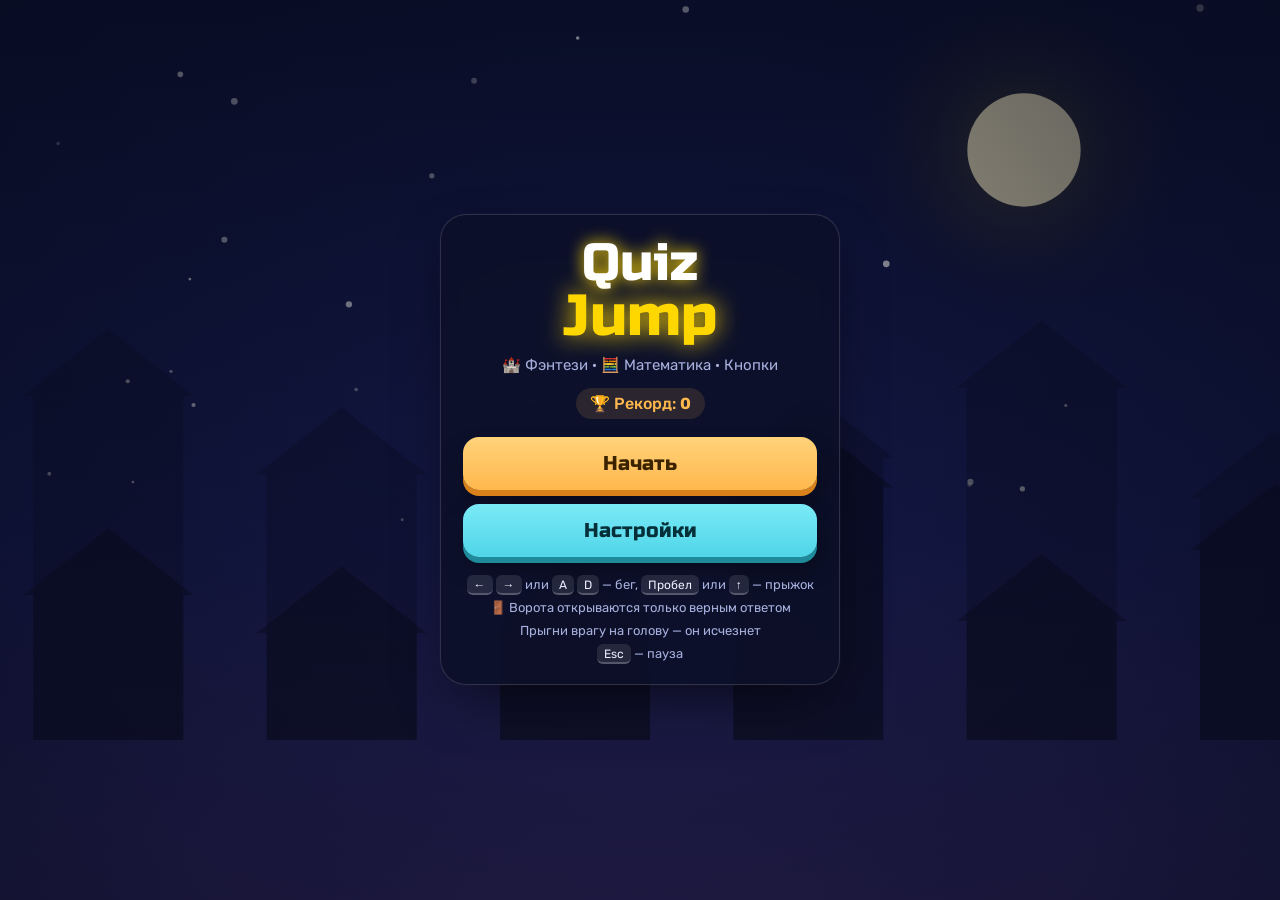
==== index.html @ e8726ab2 "QuizPlatformer: образовательная игра — платформер с квизом Чистый JavaScript + Canvas, графика из эм" ====
<!DOCTYPE html>
<html lang="ru">
<head>
  <meta charset="UTF-8">
  <meta name="viewport" content="width=device-width, initial-scale=1.0, viewport-fit=cover">
  <title>Quiz Jump</title>
  <!-- Подключаем файл с оформлением.
       ?v=1 — номер версии: меняем его при каждом обновлении игры,
       чтобы браузер не брал старый файл из кэша -->
  <link rel="stylesheet" href="style.css?v=1">
</head>
<body>

<!-- ↓↓↓ Для CodePen копируйте в окно HTML всё, что ниже этой строки ↓↓↓
     Только эту часть! CodePen сам подключает style.css и script.js.
     Если скопировать строки <link> или <script src>, игра загрузится дважды
     и появится ошибка «Identifier ... has already been declared». -->

<!-- «Сцена» — рамка игры. Внутри холст (canvas) и все экраны поверх него -->
<div class="stage" id="stage">

  <!-- Холст: здесь JavaScript рисует уровень, героя, врагов и ворота -->
  <canvas id="gameCanvas"></canvas>

  <!-- Панель во время игры -->
  <div class="hud hidden" id="hud">
    <div class="hud-top">
      <div class="hud-left">
        <div class="hud-box">
          <span class="hud-label">Жизни</span>
          <b class="hearts" id="lives">❤️❤️❤️</b>
        </div>
        <div class="hud-box">
          <span class="hud-label" id="starLabel">⭐ Звёзды</span>
          <b id="stars">0</b>
        </div>
      </div>
      <div class="hud-box hud-center">
        <span class="hud-label">Очки</span>
        <b id="score">0</b>
      </div>
      <div class="hud-right">
        <div class="hud-box">
          <span class="hud-label">Уровень</span>
          <b id="level">1</b>
        </div>
        <button class="icon-btn" id="pauseButton" type="button" aria-label="Пауза">
          <svg viewBox="0 0 24 24" width="22" height="22"><rect x="6" y="5" width="4" height="14" rx="1.5" fill="currentColor"/><rect x="14" y="5" width="4" height="14" rx="1.5" fill="currentColor"/></svg>
        </button>
      </div>
    </div>
    <!-- Улучшения, которые уже взяли -->
    <div class="weapon" id="perkChips" style="bottom: 92px;"></div>
    <!-- Кнопки для телефона: влево, вправо, прыжок -->
    <div class="touch-controls">
      <div class="touch-group">
        <button class="touch-btn" id="leftButton" type="button" aria-label="Влево">◀</button>
        <button class="touch-btn" id="rightButton" type="button" aria-label="Вправо">▶</button>
      </div>
      <button class="touch-btn" id="jumpButton" type="button" aria-label="Прыжок">⤒</button>
    </div>
  </div>

  <!-- Обратный отсчёт 3 - 2 - 1 -->
  <div class="countdown hidden" id="countdown"></div>

  <!-- Всплывающая надпись -->
  <div class="toast" id="toast"></div>

  <!-- ЭКРАН 1. Стартовое меню -->
  <section class="screen" id="menuScreen">
    <div class="card">
      <h1 class="title">
        <span class="title-top">Quiz</span>
        <span class="title-bottom">Jump</span>
      </h1>
      <p class="subtitle" id="menuInfo">Прыгай, собирай звёзды и открывай ворота ответами!</p>
      <div class="best">🏆 Рекорд: <b id="menuBest">0</b></div>
      <div class="buttons">
        <button class="btn" id="startButton" type="button">Начать</button>
        <button class="btn btn-secondary" id="settingsButton" type="button">Настройки</button>
      </div>
      <div class="howto">
        <div><kbd>←</kbd> <kbd>→</kbd> или <kbd>A</kbd> <kbd>D</kbd> — бег, <kbd>Пробел</kbd> или <kbd>↑</kbd> — прыжок</div>
        <div>🚪 Ворота открываются только верным ответом</div>
        <div>Прыгни врагу на голову — он исчезнет</div>
        <div><kbd>Esc</kbd> — пауза</div>
      </div>
    </div>
  </section>

  <!-- ЭКРАН 2. Выбор сложности -->
  <section class="screen hidden" id="difficultyScreen">
    <div class="card card-wide">
      <h2 class="screen-title">Выбери сложность</h2>
      <div class="choice-grid" id="difficultyChoices"></div>
    </div>
  </section>

  <!-- ЭКРАН 3. Вопрос (квиз) -->
  <section class="screen hidden" id="quizScreen">
    <div class="card quiz-card" id="quizCard">
      <div class="quiz-subject" id="quizSubject">🧮 Математика</div>
      <div class="quiz-question" id="quizQuestion">8 × 7 = ?</div>
      <div class="quiz-options" id="quizOptions"></div>
      <form class="quiz-form hidden" id="quizForm" autocomplete="off">
        <input class="quiz-input" id="quizInput" type="text" placeholder="Ответ" autocomplete="off" autocapitalize="characters" spellcheck="false">
        <button class="btn btn-small" type="submit">Ответить ⏎</button>
      </form>
      <div class="quiz-hint" id="quizHint">Верный ответ откроет ворота!</div>
    </div>
  </section>

  <!-- ЭКРАН 4. Улучшения после волны -->
  <section class="screen hidden" id="perkScreen">
    <div class="card card-wide">
      <h2 class="screen-title">Уровень пройден! Выбери улучшение</h2>
      <div class="choice-grid" id="perkChoices"></div>
    </div>
  </section>

  <!-- ЭКРАН 5. Настройки -->
  <section class="screen screen-settings hidden" id="settingsScreen">
    <div class="settings-panel">
      <div class="settings-header">
        <h2>Настройки</h2>
        <button class="icon-btn" id="settingsClose" type="button" aria-label="Закрыть">✕</button>
      </div>

      <div class="setting">
        <h3>Мир</h3>
        <div class="options options-cards" id="themeOptions"></div>
      </div>

      <div class="setting">
        <h3>Предмет</h3>
        <div class="options options-cards" id="subjectOptions"></div>
      </div>

      <div class="setting">
        <h3>Как отвечать</h3>
        <div class="options options-cards" id="inputOptions"></div>
      </div>

      <div class="setting">
        <h3>Звук</h3>
        <div class="row">
          <label class="switch">
            <input type="checkbox" id="soundToggle">
            <span class="switch-slider"></span>
          </label>
          <input class="volume" type="range" id="volumeRange" min="0" max="100" step="5" aria-label="Громкость">
        </div>
      </div>

      <div class="settings-footer">
        <button class="btn btn-ghost btn-small" id="resetBestButton" type="button">Сбросить рекорд</button>
        <button class="btn btn-small" id="settingsDone" type="button">Готово</button>
      </div>
    </div>
  </section>

  <!-- ЭКРАН 6. Пауза -->
  <section class="screen hidden" id="pauseScreen">
    <div class="card">
      <h2 class="screen-title">Пауза</h2>
      <div class="buttons">
        <button class="btn" id="resumeButton" type="button">Продолжить</button>
        <button class="btn btn-secondary" id="pauseMenuButton" type="button">В меню</button>
      </div>
    </div>
  </section>

  <!-- ЭКРАН 7. Игра окончена -->
  <section class="screen hidden" id="gameOverScreen">
    <div class="card">
      <h2 class="over-title">GAME OVER</h2>
      <div class="new-record hidden" id="newRecord">Новый рекорд!</div>
      <div class="stats">
        <div class="stat"><span>Очки</span><b id="finalScore">0</b></div>
        <div class="stat"><span>Уровни</span><b id="finalLevels">0</b></div>
        <div class="stat"><span>Ответы</span><b id="finalAnswers">0</b></div>
      </div>
      <div class="best">🏆 Рекорд: <b id="finalBest">0</b></div>
      <div class="buttons">
        <button class="btn" id="restartButton" type="button">Рестарт</button>
        <button class="btn btn-secondary" id="overMenuButton" type="button">В меню</button>
      </div>
    </div>
  </section>

</div>

<!-- ↑↑↑ Для CodePen копируйте до этой строки (строку <script> ниже — НЕ копировать) ↑↑↑ -->

<!-- Подключаем файл с логикой игры (номер версии — как у style.css) -->
<script src="script.js?v=1"></script>
</body>
</html>
---- style.css ----
/* =========================================================
   QUIZ JUMP (ПЛАТФОРМЕР) — оформление (цвета, шрифты, экраны, кнопки)
   ========================================================= */

/* Шрифты Google Fonts: Russo One — заголовки и цифры, Rubik — текст */
@import url('https://fonts.googleapis.com/css2?family=Russo+One&family=Rubik:wght@400;500;700&display=swap');

/* ---------- Цвета игры (переменные) ---------- */
/* --accent JavaScript меняет под выбранный мир */
:root {
  --bg: #070b1f;
  --panel: rgba(12, 16, 40, 0.84);
  --line: rgba(255, 255, 255, 0.14);
  --text: #eef1ff;
  --dim: #a7b0dd;
  --accent: #00ffff;
  --amber: #ffb84d;
  --amber-light: #ffd27a;
  --amber-dark: #d9821c;
  --cyan: #4fd6e8;
  --cyan-dark: #1f8a99;
  --good: #39d97a;
  --bad: #ff4d6d;
  --outline: #0d1030;
}

* {
  box-sizing: border-box;
}

html,
body {
  margin: 0;
  height: 100%;
}

body {
  display: flex;
  align-items: center;
  justify-content: center;
  overflow: hidden;
  background:
    radial-gradient(900px 600px at 20% -10%, #1c2560 0%, transparent 60%),
    radial-gradient(800px 600px at 100% 100%, #2a1450 0%, transparent 55%),
    var(--bg);
  color: var(--text);
  font-family: 'Rubik', sans-serif;
  user-select: none;
  -webkit-user-select: none;
  -webkit-tap-highlight-color: transparent;
}

/* ---------- Сцена и холст ---------- */
/* Размер сцены задаёт JavaScript (функция resizeGame) */
.stage {
  position: relative;
  overflow: hidden;
  box-shadow: 0 0 80px rgba(0, 0, 0, 0.6);
  touch-action: none; /* чтобы касание не прокручивало страницу */
}

#gameCanvas {
  display: block;
  width: 100%;
  height: 100%;
}

.hidden {
  display: none !important;
}

/* ---------- Панель во время игры (HUD) ---------- */
.hud {
  position: absolute;
  inset: 0;
  padding: 12px;
  pointer-events: none; /* касания проходят сквозь панель */
}

.hud-top {
  display: flex;
  justify-content: space-between;
  align-items: flex-start;
  gap: 8px;
}

.hud-box {
  display: flex;
  flex-direction: column;
  padding: 6px 12px;
  border: 1px solid var(--line);
  border-radius: 14px;
  background: var(--panel);
  backdrop-filter: blur(8px);
}

.hud-label {
  color: var(--dim);
  font-size: 11px;
  font-weight: 700;
  letter-spacing: 0.04em;
  text-transform: uppercase;
  white-space: nowrap;
}

.hud-box b {
  font-family: 'Russo One', sans-serif;
  font-size: 22px;
  font-weight: 400;
  line-height: 1.15;
}

.hud-hp {
  min-width: 140px;
}

.hud-hp b {
  font-size: 14px;
}

.hud-center {
  align-items: center;
}

.hud-center b {
  color: var(--accent);
  text-shadow: 0 0 12px var(--accent);
}

.hud-right {
  display: flex;
  gap: 8px;
  align-items: flex-start;
}

.bar {
  height: 10px;
  margin: 5px 0 3px;
  border-radius: 999px;
  background: rgba(255, 255, 255, 0.12);
  overflow: hidden;
}

.bar-fill {
  width: 100%;
  height: 100%;
  border-radius: 999px;
  background: linear-gradient(90deg, var(--bad), #ff9f43, var(--good));
  background-size: 300% 100%;
  transition: width 0.25s;
}

.weapon {
  position: absolute;
  left: 12px;
  bottom: 12px;
  display: flex;
  flex-wrap: wrap;
  gap: 6px;
  max-width: calc(100% - 24px);
}

.chip {
  padding: 4px 10px;
  border: 1px solid var(--line);
  border-radius: 999px;
  background: var(--panel);
  font-size: 12px;
  font-weight: 500;
  white-space: nowrap;
}

.boss-bar {
  position: absolute;
  top: 78px;
  left: 50%;
  width: min(420px, 80%);
  transform: translateX(-50%);
  text-align: center;
  font-family: 'Russo One', sans-serif;
  font-size: 14px;
  color: var(--bad);
  text-shadow: 0 0 10px var(--bad);
}

.boss-bar .bar {
  height: 12px;
  border: 1px solid rgba(255, 77, 109, 0.6);
}

.boss-bar .bar-fill {
  background: linear-gradient(90deg, #ff2a5c, #ff7a45);
}

.icon-btn {
  pointer-events: auto;
  display: grid;
  place-items: center;
  width: 44px;
  height: 44px;
  border: 1px solid var(--line);
  border-radius: 14px;
  background: var(--panel);
  color: #fff;
  font-size: 18px;
  cursor: pointer;
  backdrop-filter: blur(8px);
}

/* ---------- Экраны ---------- */
.screen {
  position: absolute;
  inset: 0;
  display: flex;
  align-items: center;
  justify-content: center;
  padding: 14px;
  background: radial-gradient(circle at 50% 45%, rgba(7, 11, 31, 0.3), rgba(7, 11, 31, 0.75));
  animation: fadeIn 0.2s ease;
}

.card {
  width: min(400px, 100%);
  max-height: 100%;
  overflow-y: auto;
  padding: 24px 22px;
  border: 1px solid var(--line);
  border-radius: 26px;
  background: var(--panel);
  box-shadow: 0 24px 60px -20px rgba(0, 0, 0, 0.7), 0 0 0 1px rgba(255, 255, 255, 0.02);
  backdrop-filter: blur(10px);
  text-align: center;
  animation: rise 0.3s cubic-bezier(0.2, 0.9, 0.3, 1.2);
}

.card-wide {
  width: min(720px, 100%);
}

/* Заголовок игры с неоновым свечением в цвет мира */
.title {
  margin: 0 0 6px;
  font-family: 'Russo One', sans-serif;
  font-weight: 400;
  line-height: 0.95;
}

.title span {
  display: block;
  -webkit-text-stroke: 5px var(--outline);
  paint-order: stroke fill;
}

.title-top {
  font-size: 52px;
  color: #fff;
  text-shadow: 0 0 16px var(--accent), 0 6px 0 var(--outline);
}

.title-bottom {
  font-size: 58px;
  color: var(--accent);
  text-shadow: 0 0 24px var(--accent), 0 6px 0 var(--outline);
}

.subtitle {
  margin: 12px 0 14px;
  color: var(--dim);
  font-size: 15px;
}

.best {
  display: inline-block;
  margin-bottom: 18px;
  padding: 6px 14px;
  border-radius: 999px;
  background: rgba(255, 184, 77, 0.12);
  color: var(--amber);
  font-weight: 500;
}

.screen-title {
  margin: 0 0 16px;
  font-family: 'Russo One', sans-serif;
  font-size: 28px;
  font-weight: 400;
}

.buttons {
  display: flex;
  flex-direction: column;
  gap: 14px;
}

.howto {
  display: grid;
  gap: 8px;
  margin-top: 20px;
  color: var(--dim);
  font-size: 13px;
}

kbd {
  padding: 2px 7px;
  border-radius: 6px;
  background: rgba(255, 255, 255, 0.1);
  border-bottom: 2px solid rgba(255, 255, 255, 0.22);
  color: var(--text);
  font-family: inherit;
  font-size: 12px;
}

/* ---------- Кнопки (объёмные, «нажимаются» вниз) ---------- */
.btn {
  padding: 14px 28px;
  border: 0;
  border-radius: 16px;
  background: linear-gradient(180deg, var(--amber-light), var(--amber));
  box-shadow: 0 6px 0 var(--amber-dark), 0 12px 24px -6px rgba(0, 0, 0, 0.5);
  color: #3b2300;
  font-family: 'Russo One', sans-serif;
  font-size: 20px;
  cursor: pointer;
  transition: transform 0.1s, box-shadow 0.1s, filter 0.15s;
}

.btn:hover {
  filter: brightness(1.07);
}

.btn:active {
  transform: translateY(4px);
  box-shadow: 0 2px 0 var(--amber-dark);
}

.btn-secondary {
  background: linear-gradient(180deg, #7ae9f6, var(--cyan));
  box-shadow: 0 6px 0 var(--cyan-dark), 0 12px 24px -6px rgba(0, 0, 0, 0.5);
  color: #05303a;
}

.btn-secondary:active {
  box-shadow: 0 2px 0 var(--cyan-dark);
}

.btn-ghost {
  background: rgba(255, 255, 255, 0.08);
  box-shadow: none;
  color: var(--dim);
}

.btn-ghost:active {
  box-shadow: none;
}

.btn-small {
  padding: 11px 18px;
  font-size: 15px;
}

/* ---------- Карточки выбора: герои, сложность, улучшения ---------- */
.choice-grid {
  display: grid;
  grid-template-columns: repeat(auto-fit, minmax(170px, 1fr));
  gap: 12px;
}

.choice {
  display: flex;
  flex-direction: column;
  align-items: center;
  gap: 6px;
  padding: 16px 12px;
  border: 2px solid var(--line);
  border-radius: 20px;
  background: rgba(255, 255, 255, 0.05);
  color: var(--text);
  font-family: inherit;
  cursor: pointer;
  transition: transform 0.15s, border-color 0.15s, box-shadow 0.15s;
}

.choice:hover,
.choice:focus-visible {
  transform: translateY(-4px);
  border-color: var(--accent);
  box-shadow: 0 0 22px -4px var(--accent);
  outline: none;
}

.choice-icon {
  font-size: 46px;
  line-height: 1.1;
}

.choice-title {
  font-family: 'Russo One', sans-serif;
  font-size: 18px;
}

.choice-desc {
  color: var(--dim);
  font-size: 13px;
  line-height: 1.35;
}

.choice-stats {
  display: grid;
  gap: 3px;
  width: 100%;
  margin-top: 4px;
  font-size: 12px;
  text-align: left;
}

.stat-row {
  display: flex;
  align-items: center;
  gap: 6px;
}

.stat-row span {
  width: 64px;
  color: var(--dim);
}

.stat-dots {
  letter-spacing: 1px;
  color: var(--accent);
}

/* ---------- Окно вопроса ---------- */
.quiz-card {
  width: min(460px, 100%);
  border-color: var(--accent);
  box-shadow: 0 0 40px -10px var(--accent), 0 24px 60px -20px rgba(0, 0, 0, 0.7);
}

.quiz-subject {
  color: var(--dim);
  font-size: 14px;
  font-weight: 700;
  letter-spacing: 0.06em;
  text-transform: uppercase;
}

.quiz-question {
  margin: 14px 0 18px;
  font-family: 'Russo One', sans-serif;
  font-size: 40px;
  letter-spacing: 0.04em;
  word-break: break-word;
}

.quiz-question small {
  display: block;
  margin-top: 6px;
  color: var(--dim);
  font-family: 'Rubik', sans-serif;
  font-size: 15px;
  letter-spacing: 0;
}

.quiz-options {
  display: grid;
  grid-template-columns: 1fr 1fr;
  gap: 12px;
}

.quiz-option {
  min-height: 64px;
  padding: 12px;
  border: 2px solid var(--line);
  border-radius: 18px;
  background: rgba(255, 255, 255, 0.07);
  color: #fff;
  font-family: 'Russo One', sans-serif;
  font-size: 24px;
  cursor: pointer;
  transition: transform 0.12s, border-color 0.12s, background 0.12s;
}

.quiz-option:hover {
  transform: translateY(-3px);
  border-color: var(--accent);
  background: rgba(255, 255, 255, 0.12);
}

.quiz-option.right {
  border-color: var(--good);
  background: rgba(57, 217, 122, 0.3);
}

.quiz-option.wrong {
  border-color: var(--bad);
  background: rgba(255, 77, 109, 0.3);
}

.quiz-form {
  display: flex;
  gap: 10px;
}

.quiz-input {
  flex: 1;
  min-width: 0;
  padding: 14px 16px;
  border: 2px solid var(--accent);
  border-radius: 16px;
  outline: none;
  background: rgba(0, 0, 0, 0.35);
  color: #fff;
  font-family: 'Russo One', sans-serif;
  font-size: 24px;
  text-align: center;
  text-transform: uppercase;
}

.quiz-hint {
  margin-top: 14px;
  color: var(--dim);
  font-size: 13px;
}

/* Окно мигает красным при неверном ответе и зелёным при верном */
.quiz-card.flash-bad {
  animation: flashBad 0.6s ease;
}

.quiz-card.flash-good {
  animation: flashGood 0.5s ease;
}

/* ---------- Экран настроек ---------- */
.screen-settings {
  justify-content: flex-end;
  align-items: stretch;
  background: linear-gradient(90deg, transparent 30%, rgba(7, 11, 31, 0.6));
}

.settings-panel {
  width: min(420px, 100%);
  max-height: 100%;
  overflow-x: hidden;
  overflow-y: auto;
  padding: 18px 20px 20px;
  border: 1px solid var(--line);
  border-radius: 24px;
  background: var(--panel);
  backdrop-filter: blur(10px);
  animation: slideIn 0.3s ease;
}

.settings-header {
  display: flex;
  justify-content: space-between;
  align-items: center;
}

.settings-header h2 {
  margin: 0;
  font-family: 'Russo One', sans-serif;
  font-size: 24px;
  font-weight: 400;
}

.setting {
  padding: 12px 0;
  border-bottom: 1px solid var(--line);
}

.setting h3 {
  margin: 0 0 10px;
  color: var(--dim);
  font-size: 12px;
  font-weight: 700;
  letter-spacing: 0.06em;
  text-transform: uppercase;
}

.row {
  display: flex;
  align-items: center;
  justify-content: space-between;
  gap: 16px;
}

.options {
  display: flex;
  flex-wrap: wrap;
  gap: 8px;
}

.options-cards .option {
  flex: 1;
  min-width: 100px;
}

.option {
  display: flex;
  flex-direction: column;
  align-items: center;
  gap: 4px;
  padding: 10px 8px;
  border: 2px solid transparent;
  border-radius: 14px;
  background: rgba(255, 255, 255, 0.05);
  color: var(--dim);
  font-family: inherit;
  font-size: 12px;
  cursor: pointer;
  transition: transform 0.15s, border-color 0.15s, background 0.15s;
}

.option:hover {
  transform: translateY(-2px);
}

.option.selected {
  border-color: var(--accent);
  background: rgba(255, 255, 255, 0.1);
  color: #fff;
}

.option-icon {
  font-size: 26px;
}

.option-title {
  color: #fff;
  font-size: 14px;
  font-weight: 700;
}

.settings-footer {
  display: flex;
  justify-content: space-between;
  gap: 10px;
  padding-top: 16px;
}

/* Переключатель (вкл/выкл) */
.switch {
  position: relative;
  flex-shrink: 0;
  width: 52px;
  height: 30px;
  cursor: pointer;
}

.switch input {
  position: absolute;
  opacity: 0;
}

.switch-slider {
  position: absolute;
  inset: 0;
  border-radius: 999px;
  background: rgba(255, 255, 255, 0.15);
  transition: background 0.2s;
}

.switch-slider::before {
  content: '';
  position: absolute;
  top: 4px;
  left: 4px;
  width: 22px;
  height: 22px;
  border-radius: 50%;
  background: #fff;
  transition: transform 0.2s;
}

.switch input:checked + .switch-slider {
  background: var(--amber);
}

.switch input:checked + .switch-slider::before {
  transform: translateX(22px);
}

.volume {
  flex: 1;
  accent-color: var(--amber);
}

.volume:disabled {
  opacity: 0.35;
}

/* ---------- Экран «Игра окончена» ---------- */
.over-title {
  margin: 0 0 14px;
  font-family: 'Russo One', sans-serif;
  font-size: 46px;
  font-weight: 400;
  color: var(--bad);
  -webkit-text-stroke: 4px var(--outline);
  paint-order: stroke fill;
  text-shadow: 0 0 24px var(--bad);
}

.stats {
  display: flex;
  gap: 10px;
  margin-bottom: 14px;
}

.stat {
  flex: 1;
  padding: 10px 6px;
  border-radius: 16px;
  background: rgba(255, 255, 255, 0.07);
}

.stat span {
  display: block;
  color: var(--dim);
  font-size: 12px;
}

.stat b {
  font-family: 'Russo One', sans-serif;
  font-size: 28px;
  font-weight: 400;
}

.new-record {
  display: inline-block;
  margin-bottom: 14px;
  padding: 6px 16px;
  border-radius: 999px;
  background: linear-gradient(90deg, var(--accent), var(--amber));
  color: #10132e;
  font-weight: 700;
  animation: pulse 1s ease-in-out infinite;
}

/* ---------- Обратный отсчёт и всплывающая надпись ---------- */
.countdown {
  position: absolute;
  inset: 0;
  display: grid;
  place-items: center;
  pointer-events: none;
  font-family: 'Russo One', sans-serif;
  font-size: 150px;
  color: #fff;
  -webkit-text-stroke: 6px var(--outline);
  paint-order: stroke fill;
  text-shadow: 0 0 30px var(--accent), 0 8px 0 var(--outline);
}

.countdown span {
  animation: countPop 0.7s ease-out both;
}

.countdown .go {
  font-size: 90px;
  color: var(--accent);
}

.toast {
  position: absolute;
  top: 26%;
  left: 50%;
  transform: translateX(-50%);
  opacity: 0;
  pointer-events: none;
  white-space: nowrap;
  font-family: 'Russo One', sans-serif;
  font-size: 30px;
  color: #fff;
  -webkit-text-stroke: 4px var(--outline);
  paint-order: stroke fill;
  text-shadow: 0 0 18px var(--accent);
}

.toast.show {
  animation: toast 1.6s ease both;
}

/* ---------- Анимации ---------- */
@keyframes fadeIn {
  from { opacity: 0; }
  to { opacity: 1; }
}

@keyframes rise {
  from { opacity: 0; transform: translateY(24px) scale(0.96); }
  to { opacity: 1; transform: none; }
}

@keyframes slideIn {
  from { opacity: 0; transform: translateX(40px); }
  to { opacity: 1; transform: none; }
}

@keyframes pulse {
  0%, 100% { transform: scale(1); }
  50% { transform: scale(1.07); }
}

@keyframes flashBad {
  0%, 100% { background: var(--panel); }
  20%, 60% { background: rgba(255, 77, 109, 0.75); }
  40%, 80% { background: rgba(255, 77, 109, 0.25); }
}

@keyframes flashGood {
  0%, 100% { background: var(--panel); }
  40% { background: rgba(57, 217, 122, 0.6); }
}

@keyframes countPop {
  0% { opacity: 0; transform: scale(2.2); }
  30% { opacity: 1; transform: scale(1); }
  80% { opacity: 1; transform: scale(0.95); }
  100% { opacity: 0; transform: scale(0.7); }
}

@keyframes toast {
  0% { opacity: 0; transform: translate(-50%, 20px) scale(0.8); }
  15% { opacity: 1; transform: translate(-50%, 0) scale(1.05); }
  25% { transform: translate(-50%, 0) scale(1); }
  80% { opacity: 1; }
  100% { opacity: 0; transform: translate(-50%, -20px); }
}

/* ---------- Телефоны ---------- */
@media (max-width: 640px) {
  .screen-settings {
    align-items: flex-end;
    padding: 10px;
  }

  .settings-panel {
    max-height: 80%;
  }

  .hud-hp {
    min-width: 110px;
  }

  .hud-box b {
    font-size: 18px;
  }

  .title-top { font-size: 42px; }
  .title-bottom { font-size: 46px; }
  .quiz-question { font-size: 32px; }
  .quiz-option { font-size: 20px; }
  .choice-grid { grid-template-columns: 1fr; }
  .choice { flex-direction: row; text-align: left; }
  .choice-icon { font-size: 38px; }
  .countdown { font-size: 120px; }
}

/* Если в системе включено «уменьшить движение» */
@media (prefers-reduced-motion: reduce) {
  .new-record {
    animation: none;
  }
}

/* =========================================================
   ДОПОЛНЕНИЯ ДЛЯ ПЛАТФОРМЕРА
   ========================================================= */

.hud-left,
.hud-right {
  display: flex;
  gap: 8px;
  align-items: flex-start;
}

.hearts {
  font-size: 20px;
  letter-spacing: 2px;
}

/* Кнопки управления для телефона */
.touch-controls {
  position: absolute;
  left: 0;
  right: 0;
  bottom: 14px;
  display: flex;
  justify-content: space-between;
  padding: 0 14px;
  pointer-events: none;
}

.touch-group {
  display: flex;
  gap: 12px;
}

.touch-btn {
  width: 64px;
  height: 64px;
  border: 2px solid var(--line);
  border-radius: 50%;
  background: rgba(12, 16, 40, 0.55);
  color: #fff;
  font-size: 26px;
  pointer-events: auto;
  touch-action: none;
  backdrop-filter: blur(6px);
}

.touch-btn.pressed {
  border-color: var(--accent);
  background: rgba(255, 255, 255, 0.18);
}

/* На компьютере с мышью кнопки не нужны */
@media (hover: hover) and (pointer: fine) {
  .touch-controls {
    display: none;
  }
}

@media (max-width: 700px) {
  .hud {
    padding: 6px;
  }

  .hud-box {
    padding: 3px 7px;
  }

  .hud-label {
    font-size: 8px;
  }

  .hud-box b,
  .hearts {
    font-size: 14px;
  }

  .icon-btn {
    width: 34px;
    height: 34px;
  }
}
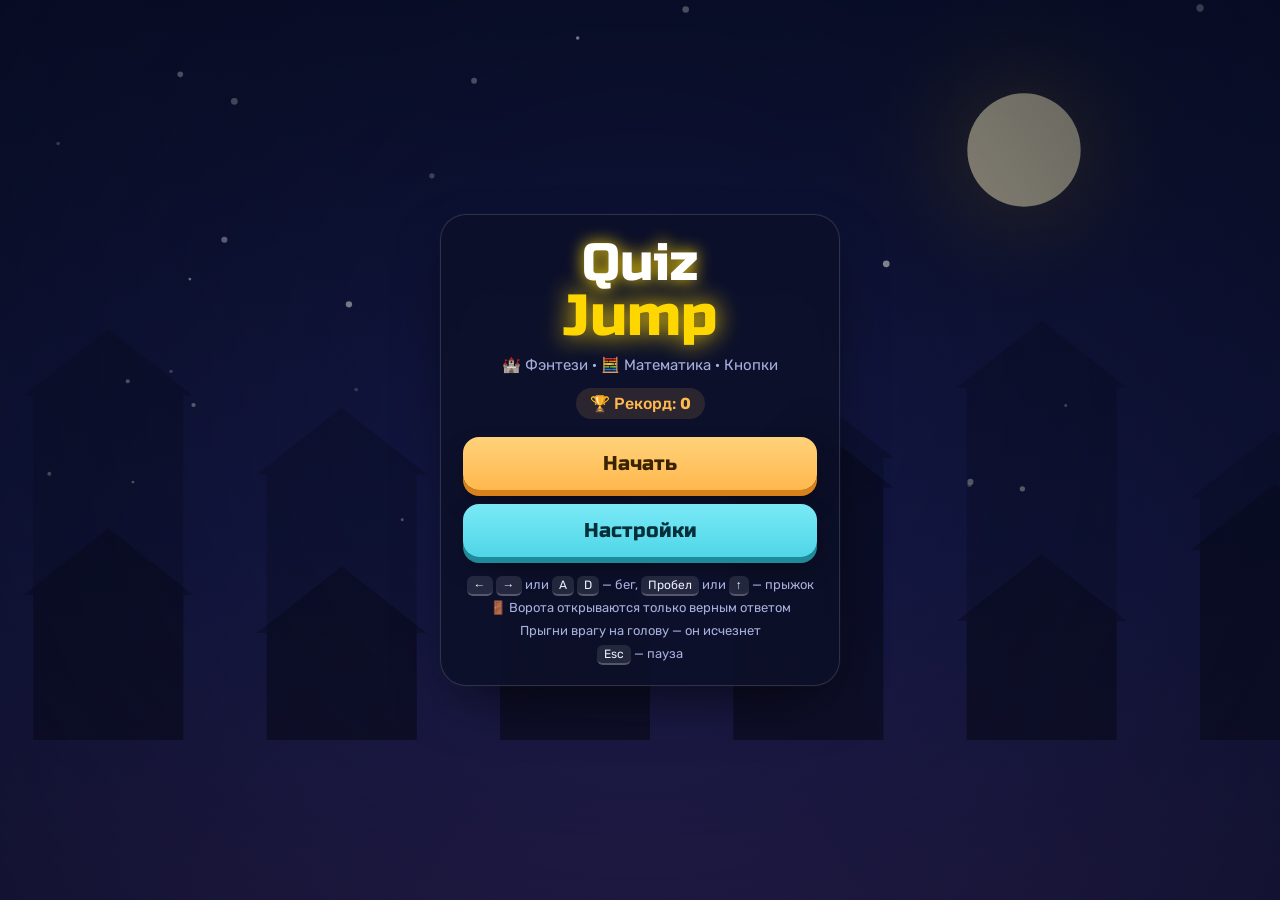
==== commit 8fd25c78: "Вёрстка: ровная верхняя панель, экраны на всё окно, переносы подсказок - Верхняя панель — сетка из т" ====
--- a/index.html
+++ b/index.html
@@ -5,9 +5,9 @@
   <meta name="viewport" content="width=device-width, initial-scale=1.0, viewport-fit=cover">
   <title>Quiz Jump</title>
   <!-- Подключаем файл с оформлением.
-       ?v=1 — номер версии: меняем его при каждом обновлении игры,
+       ?v=2 — номер версии: меняем его при каждом обновлении игры,
        чтобы браузер не брал старый файл из кэша -->
-  <link rel="stylesheet" href="style.css?v=1">
+  <link rel="stylesheet" href="style.css?v=2">
 </head>
 <body>
 
@@ -194,6 +194,6 @@
 <!-- ↑↑↑ Для CodePen копируйте до этой строки (строку <script> ниже — НЕ копировать) ↑↑↑ -->
 
 <!-- Подключаем файл с логикой игры (номер версии — как у style.css) -->
-<script src="script.js?v=1"></script>
+<script src="script.js?v=2"></script>
 </body>
 </html>
--- a/style.css
+++ b/style.css
@@ -946,3 +946,84 @@
     height: 34px;
   }
 }
+
+/* =========================================================
+   РОВНАЯ ВЕРХНЯЯ ПАНЕЛЬ И ЭКРАНЫ
+   ========================================================= */
+
+/* Сетка: левая и правая колонки одинаковой ширины (1fr),
+   поэтому средний блок стоит точно по центру */
+.hud-top {
+  display: grid;
+  grid-template-columns: 1fr auto 1fr;
+  align-items: start;
+}
+
+.hud-top > :first-child {
+  justify-self: start;
+}
+
+.hud-top > :last-child {
+  justify-self: end;
+}
+
+.hud-left,
+.hud-right {
+  display: flex;
+  gap: 8px;
+  align-items: stretch;
+}
+
+/* Все блоки одной высоты, содержимое по центру */
+.hud-top .hud-box {
+  justify-content: center;
+  min-width: 80px;
+  height: 54px;
+  text-align: center;
+}
+
+.hud-top .hud-label {
+  line-height: 16px;
+}
+
+.hud-top .icon-btn {
+  width: 54px;
+  height: 54px;
+}
+
+/* Экраны (меню, вопрос, улучшения, настройки…) — на всё окно,
+   даже если игровое поле на телефоне узкой полосой */
+.screen {
+  position: fixed;
+}
+
+/* Длинные подсказки переносятся, а не обрезаются краем экрана */
+.toast {
+  width: max-content;
+  max-width: 92%;
+  white-space: normal;
+  text-align: center;
+  line-height: 1.15;
+}
+
+@media (max-width: 700px) {
+  .hud-top .hud-box {
+    min-width: 0;
+    height: 38px;
+    padding: 2px 8px;
+  }
+
+  .hud-top .hud-label {
+    line-height: 12px;
+  }
+
+  .hud-top .icon-btn {
+    width: 38px;
+    height: 38px;
+  }
+
+  .hud-left,
+  .hud-right {
+    gap: 4px;
+  }
+}
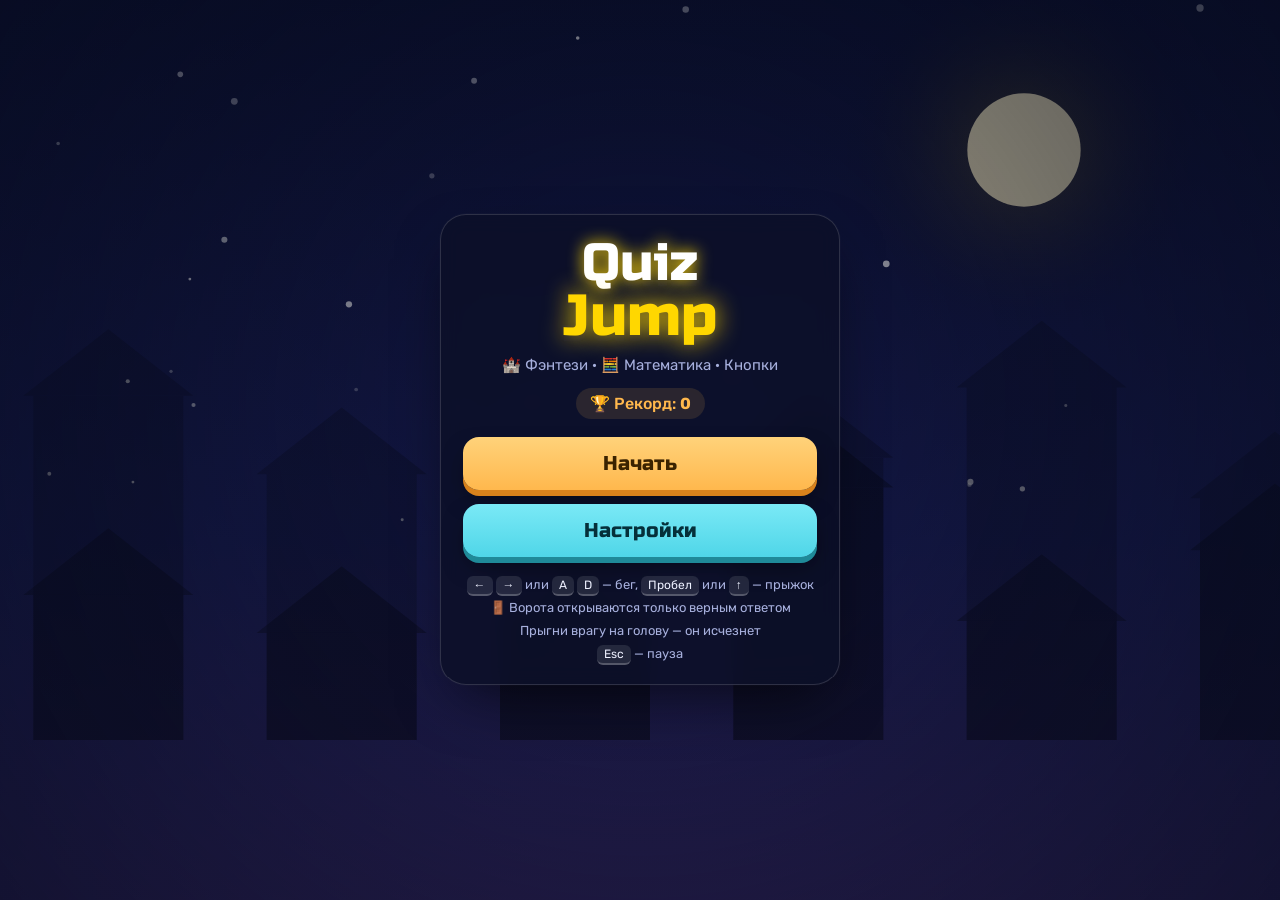
==== commit f7efb451: "Герой смотрит в сторону движения Эмодзи-персонажи смотрят влево, поэтому героя нужно зеркалить при д" ====
--- a/index.html
+++ b/index.html
@@ -5,9 +5,9 @@
   <meta name="viewport" content="width=device-width, initial-scale=1.0, viewport-fit=cover">
   <title>Quiz Jump</title>
   <!-- Подключаем файл с оформлением.
-       ?v=2 — номер версии: меняем его при каждом обновлении игры,
+       ?v=3 — номер версии: меняем его при каждом обновлении игры,
        чтобы браузер не брал старый файл из кэша -->
-  <link rel="stylesheet" href="style.css?v=2">
+  <link rel="stylesheet" href="style.css?v=3">
 </head>
 <body>
 
@@ -194,6 +194,6 @@
 <!-- ↑↑↑ Для CodePen копируйте до этой строки (строку <script> ниже — НЕ копировать) ↑↑↑ -->
 
 <!-- Подключаем файл с логикой игры (номер версии — как у style.css) -->
-<script src="script.js?v=2"></script>
+<script src="script.js?v=3"></script>
 </body>
 </html>
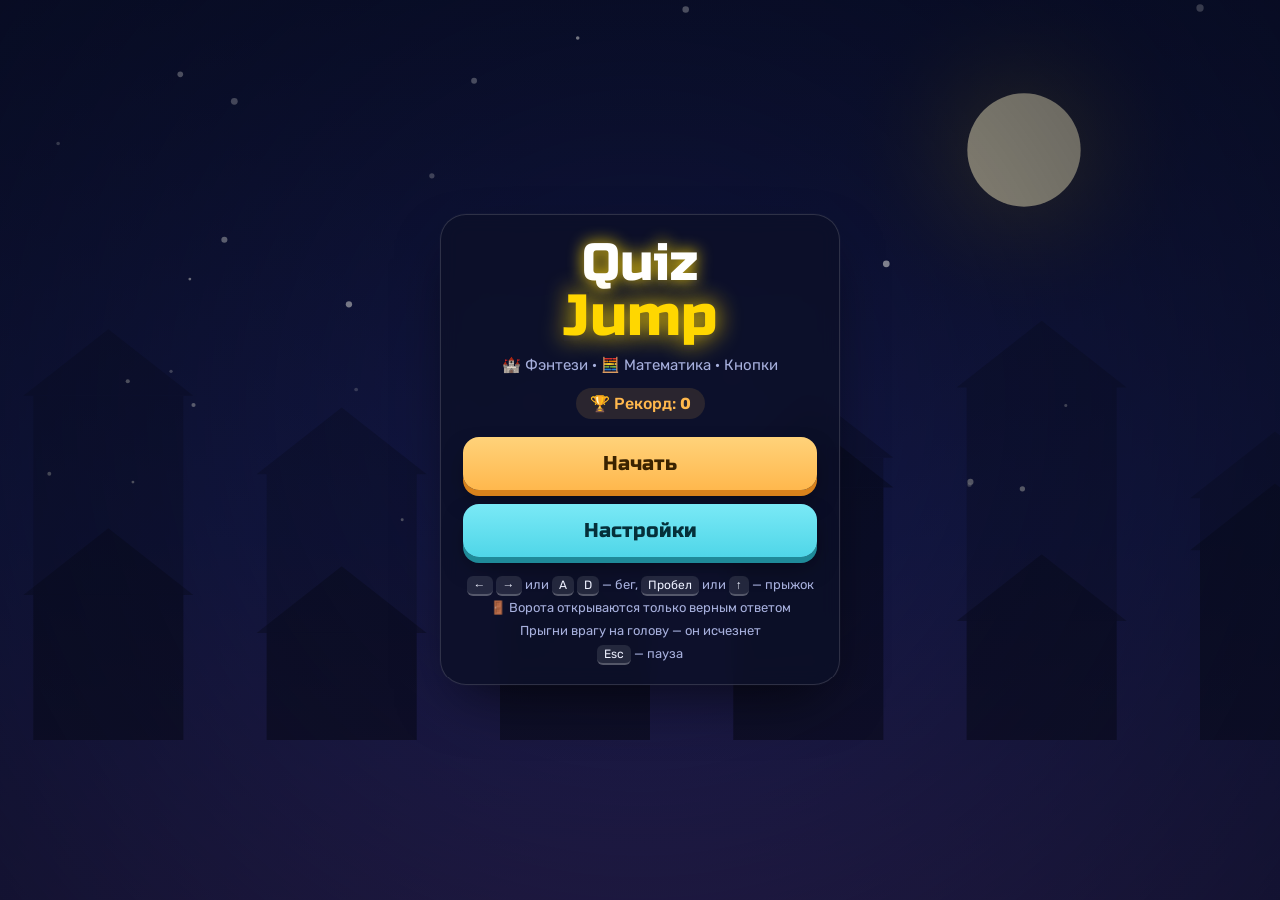
==== commit d56bec8f: "Звёзды только в доступных местах Дуга звёзд иногда попадала внутрь ступеньки (~1,2% звёзд). Новая пр" ====
--- a/index.html
+++ b/index.html
@@ -5,9 +5,9 @@
   <meta name="viewport" content="width=device-width, initial-scale=1.0, viewport-fit=cover">
   <title>Quiz Jump</title>
   <!-- Подключаем файл с оформлением.
-       ?v=3 — номер версии: меняем его при каждом обновлении игры,
+       ?v=4 — номер версии: меняем его при каждом обновлении игры,
        чтобы браузер не брал старый файл из кэша -->
-  <link rel="stylesheet" href="style.css?v=3">
+  <link rel="stylesheet" href="style.css?v=4">
 </head>
 <body>
 
@@ -194,6 +194,6 @@
 <!-- ↑↑↑ Для CodePen копируйте до этой строки (строку <script> ниже — НЕ копировать) ↑↑↑ -->
 
 <!-- Подключаем файл с логикой игры (номер версии — как у style.css) -->
-<script src="script.js?v=3"></script>
+<script src="script.js?v=4"></script>
 </body>
 </html>
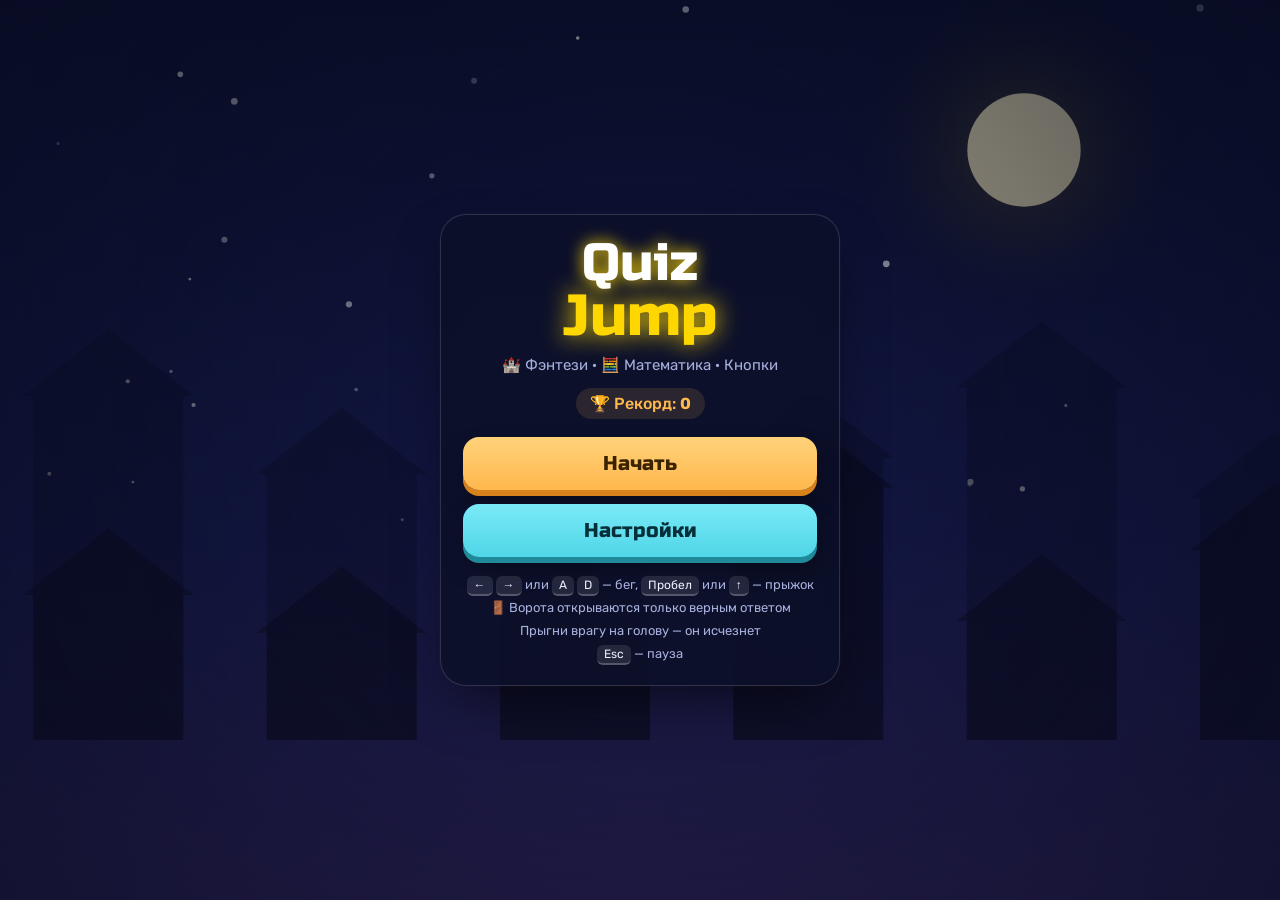
==== commit edeec18b: "Звёзды не накладываются друг на друга Звезда над ступенькой и первая звезда дуги иногда стояли почти" ====
--- a/index.html
+++ b/index.html
@@ -5,9 +5,9 @@
   <meta name="viewport" content="width=device-width, initial-scale=1.0, viewport-fit=cover">
   <title>Quiz Jump</title>
   <!-- Подключаем файл с оформлением.
-       ?v=4 — номер версии: меняем его при каждом обновлении игры,
+       ?v=5 — номер версии: меняем его при каждом обновлении игры,
        чтобы браузер не брал старый файл из кэша -->
-  <link rel="stylesheet" href="style.css?v=4">
+  <link rel="stylesheet" href="style.css?v=5">
 </head>
 <body>
 
@@ -194,6 +194,6 @@
 <!-- ↑↑↑ Для CodePen копируйте до этой строки (строку <script> ниже — НЕ копировать) ↑↑↑ -->
 
 <!-- Подключаем файл с логикой игры (номер версии — как у style.css) -->
-<script src="script.js?v=4"></script>
+<script src="script.js?v=5"></script>
 </body>
 </html>
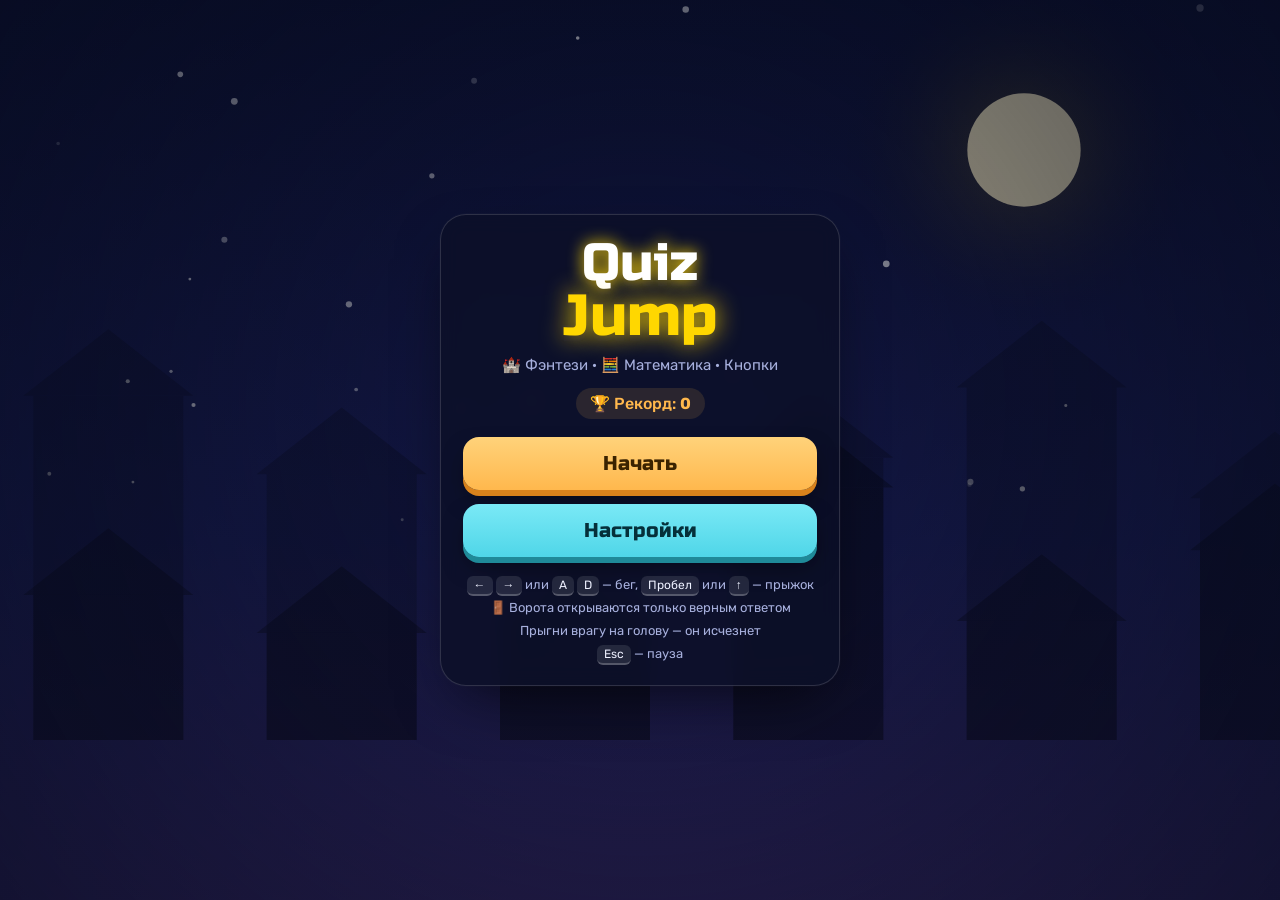
==== commit eb2ff48d: "Генерация уровней: ровные звёзды, враги не проходят сквозь препятствия - Ворота, ступенька, звёзды и" ====
--- a/index.html
+++ b/index.html
@@ -5,9 +5,9 @@
   <meta name="viewport" content="width=device-width, initial-scale=1.0, viewport-fit=cover">
   <title>Quiz Jump</title>
   <!-- Подключаем файл с оформлением.
-       ?v=5 — номер версии: меняем его при каждом обновлении игры,
+       ?v=6 — номер версии: меняем его при каждом обновлении игры,
        чтобы браузер не брал старый файл из кэша -->
-  <link rel="stylesheet" href="style.css?v=5">
+  <link rel="stylesheet" href="style.css?v=6">
 </head>
 <body>
 
@@ -194,6 +194,6 @@
 <!-- ↑↑↑ Для CodePen копируйте до этой строки (строку <script> ниже — НЕ копировать) ↑↑↑ -->
 
 <!-- Подключаем файл с логикой игры (номер версии — как у style.css) -->
-<script src="script.js?v=5"></script>
+<script src="script.js?v=6"></script>
 </body>
 </html>
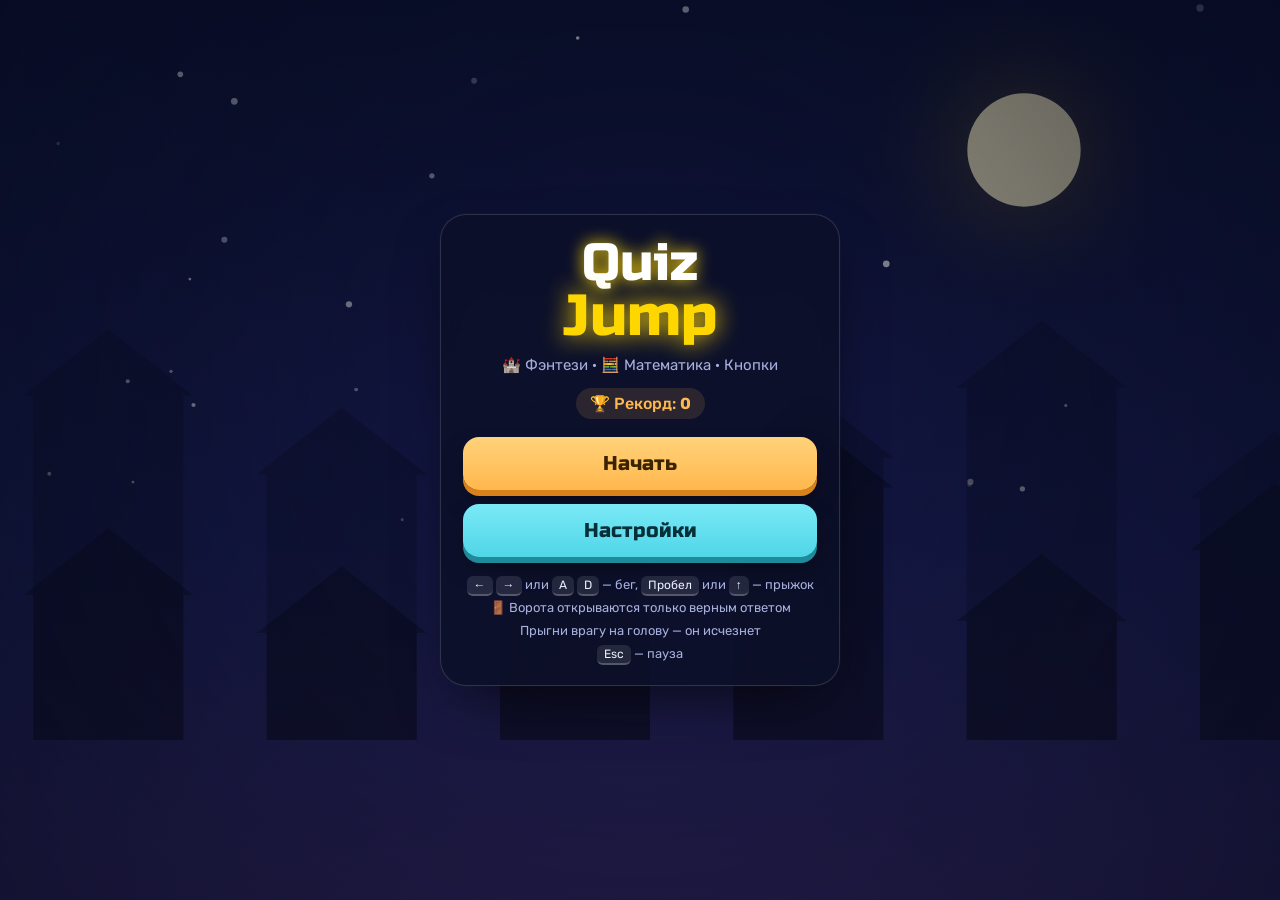
==== commit 422f63ca: "Новый предмет «История России» и выбор предмета перед игрой - 4 предмета: математика, русский, англи" ====
--- a/index.html
+++ b/index.html
@@ -5,9 +5,9 @@
   <meta name="viewport" content="width=device-width, initial-scale=1.0, viewport-fit=cover">
   <title>Quiz Jump</title>
   <!-- Подключаем файл с оформлением.
-       ?v=6 — номер версии: меняем его при каждом обновлении игры,
+       ?v=7 — номер версии: меняем его при каждом обновлении игры,
        чтобы браузер не брал старый файл из кэша -->
-  <link rel="stylesheet" href="style.css?v=6">
+  <link rel="stylesheet" href="style.css?v=7">
 </head>
 <body>
 
@@ -92,7 +92,10 @@
   <!-- ЭКРАН 2. Выбор сложности -->
   <section class="screen hidden" id="difficultyScreen">
     <div class="card card-wide">
-      <h2 class="screen-title">Выбери сложность</h2>
+      <h2 class="screen-title">Выбери предмет и сложность</h2>
+      <h3 class="pick-title">Предмет</h3>
+      <div class="options options-cards subject-pick" id="subjectQuick"></div>
+      <h3 class="pick-title">Сложность</h3>
       <div class="choice-grid" id="difficultyChoices"></div>
     </div>
   </section>
@@ -194,6 +197,6 @@
 <!-- ↑↑↑ Для CodePen копируйте до этой строки (строку <script> ниже — НЕ копировать) ↑↑↑ -->
 
 <!-- Подключаем файл с логикой игры (номер версии — как у style.css) -->
-<script src="script.js?v=6"></script>
+<script src="script.js?v=7"></script>
 </body>
 </html>
--- a/style.css
+++ b/style.css
@@ -1027,3 +1027,57 @@
     gap: 4px;
   }
 }
+
+/* ---------- Предмет на экране сложности и длинные вопросы ---------- */
+.pick-title {
+  margin: 4px 0 10px;
+  color: var(--dim);
+  font-size: 12px;
+  font-weight: 700;
+  letter-spacing: 0.06em;
+  text-align: left;
+  text-transform: uppercase;
+}
+
+.subject-pick {
+  margin-bottom: 16px;
+}
+
+/* Предметы ровной сеткой: 4 в ряд, на телефоне 2 × 2 */
+.subject-pick,
+#subjectOptions {
+  display: grid;
+  grid-template-columns: repeat(4, minmax(0, 1fr));
+}
+
+#subjectOptions {
+  grid-template-columns: repeat(2, minmax(0, 1fr));
+}
+
+@media (max-width: 560px) {
+  .subject-pick {
+    grid-template-columns: repeat(2, minmax(0, 1fr));
+  }
+}
+
+/* Длинный вопрос (история) — шрифт меньше, переносится по словам */
+.quiz-question.long {
+  font-size: 26px;
+  line-height: 1.25;
+  letter-spacing: 0;
+}
+
+/* Длинные варианты ответа — шрифт меньше */
+.quiz-options.long .quiz-option {
+  font-size: 17px;
+}
+
+@media (max-width: 640px) {
+  .quiz-question.long {
+    font-size: 21px;
+  }
+
+  .quiz-options.long .quiz-option {
+    font-size: 15px;
+  }
+}
